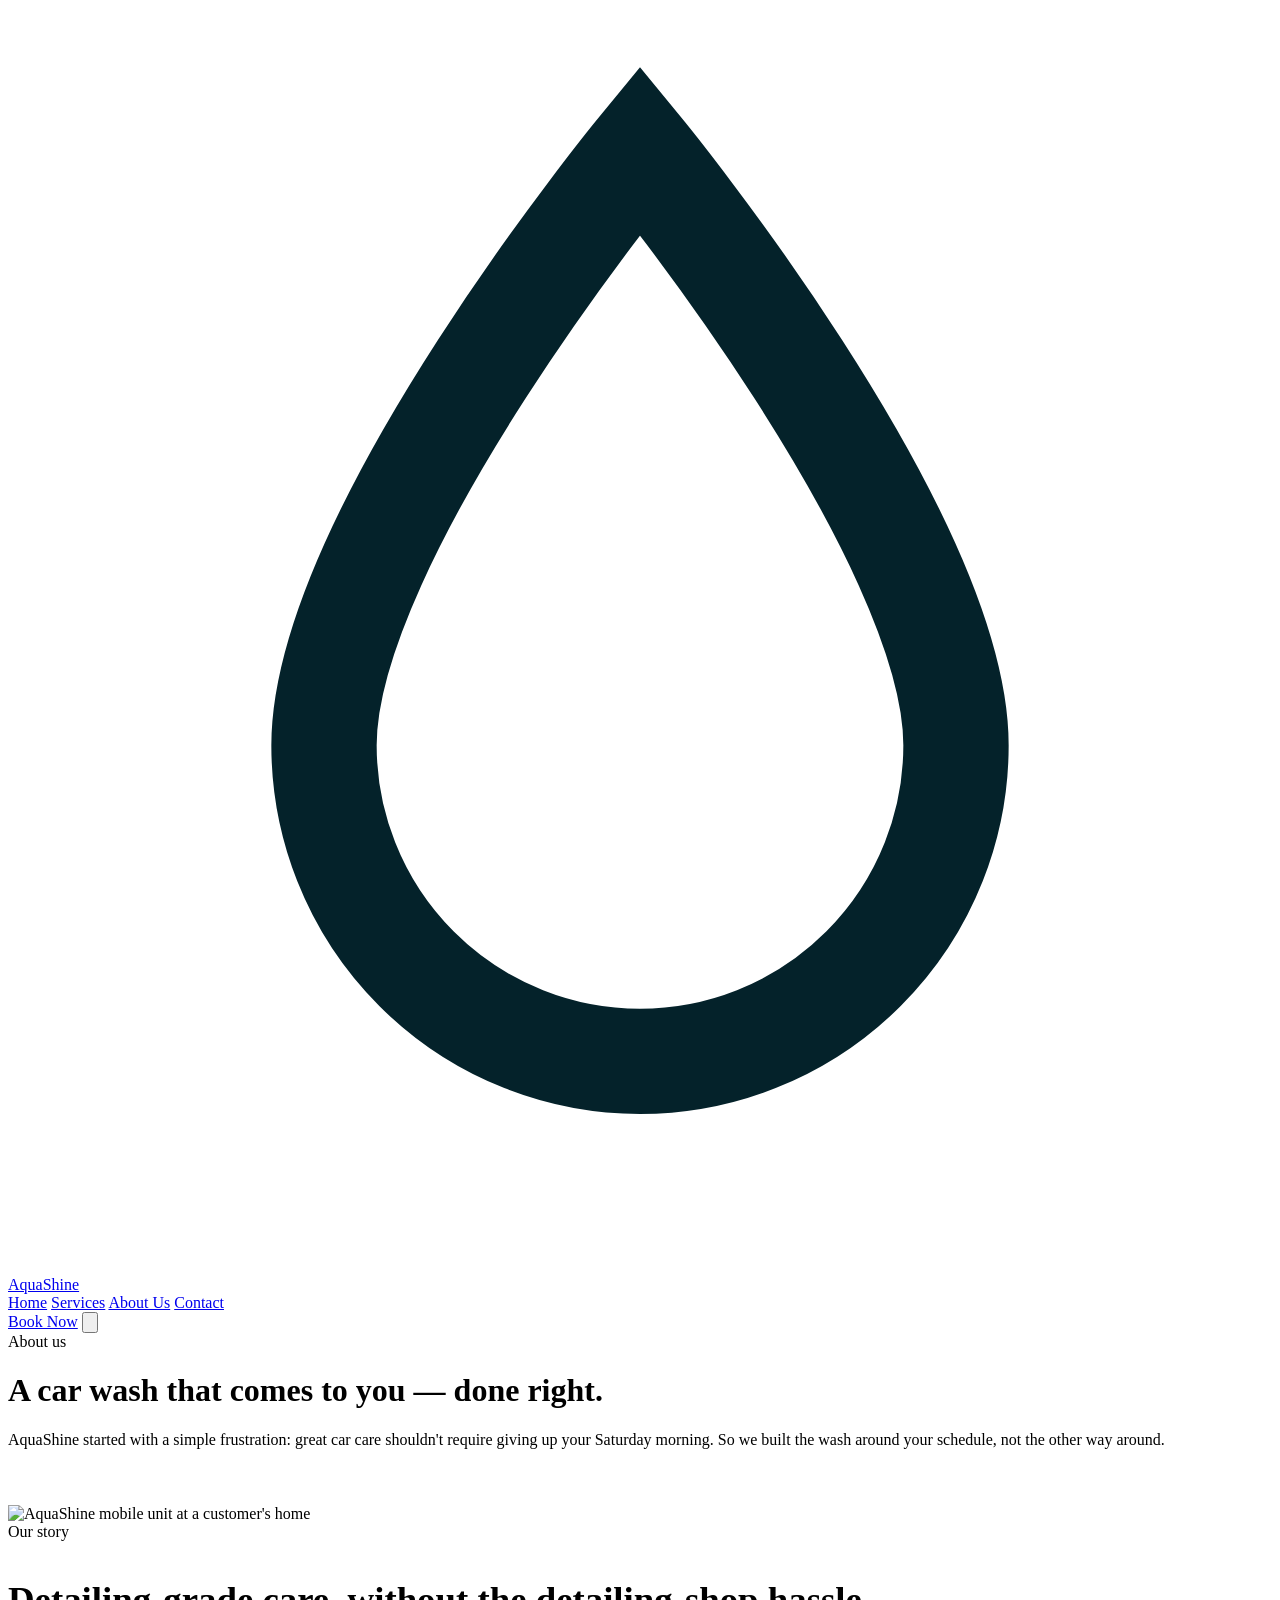
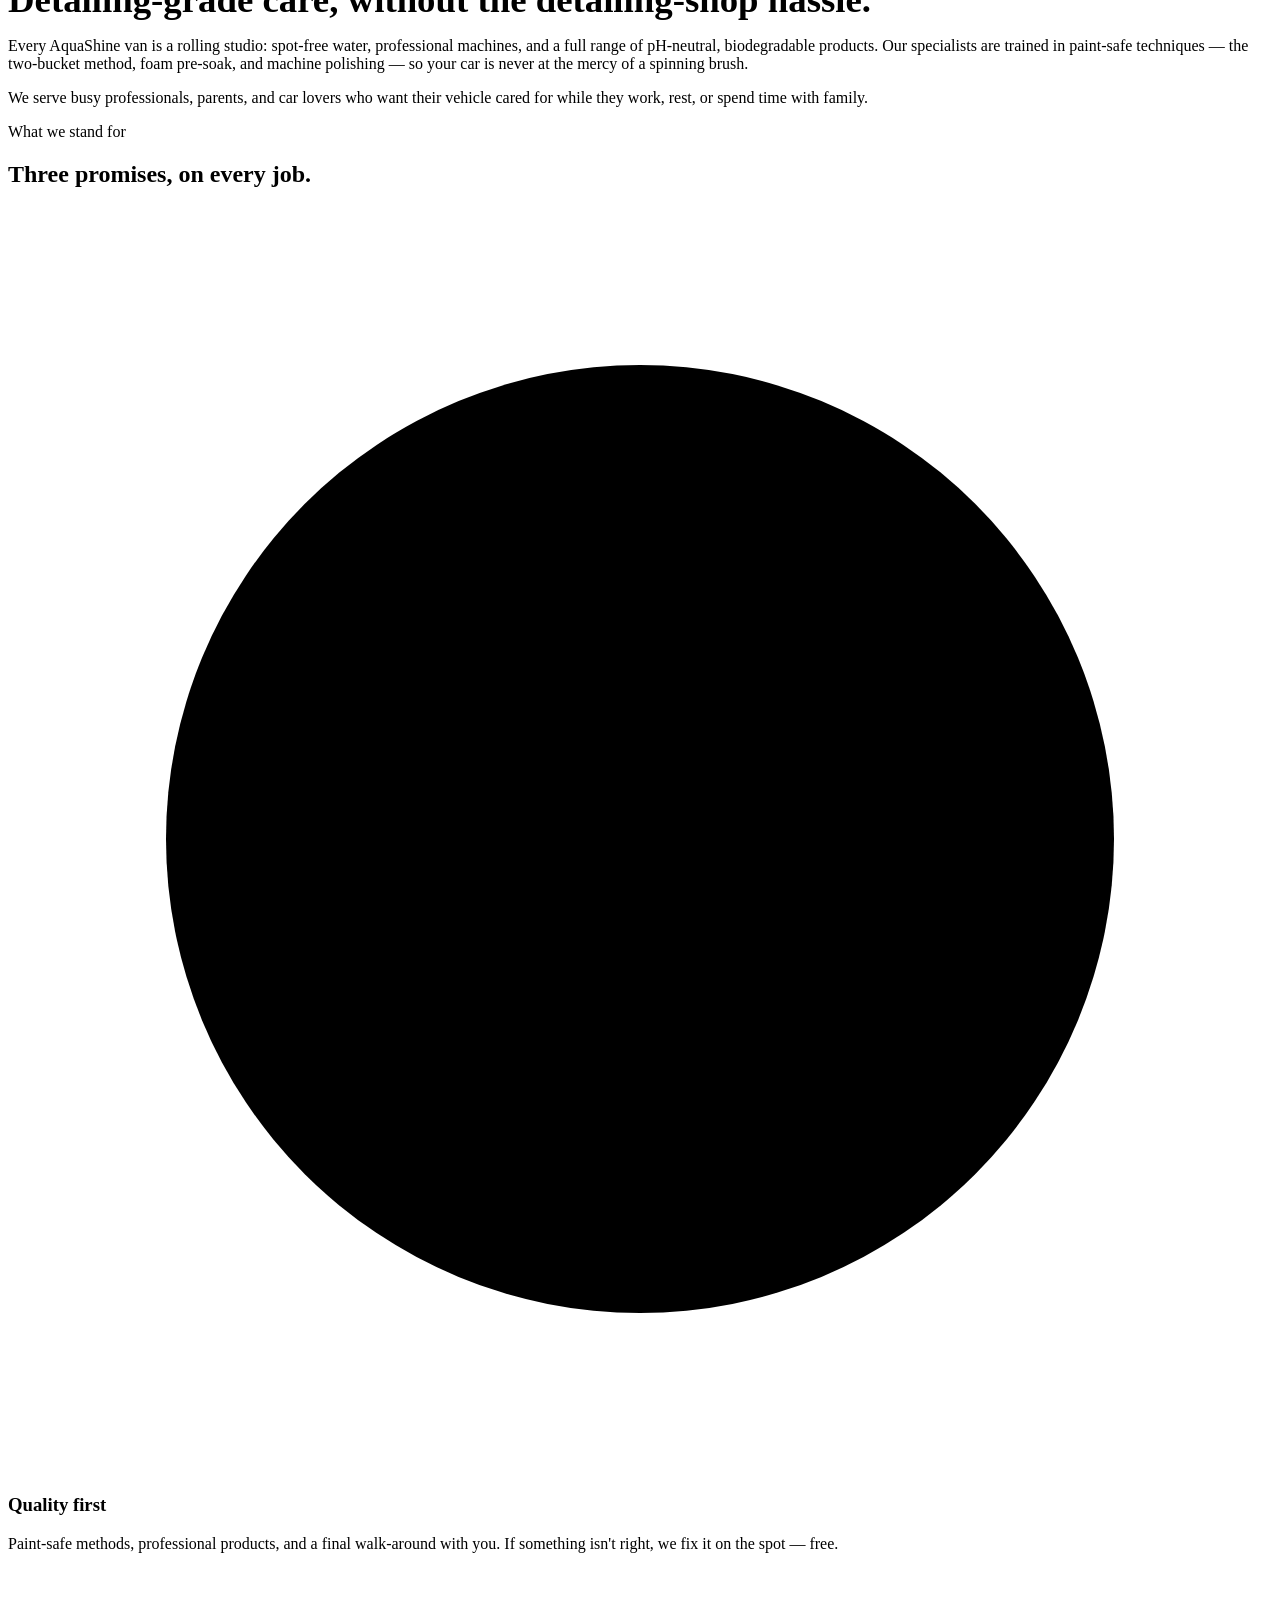
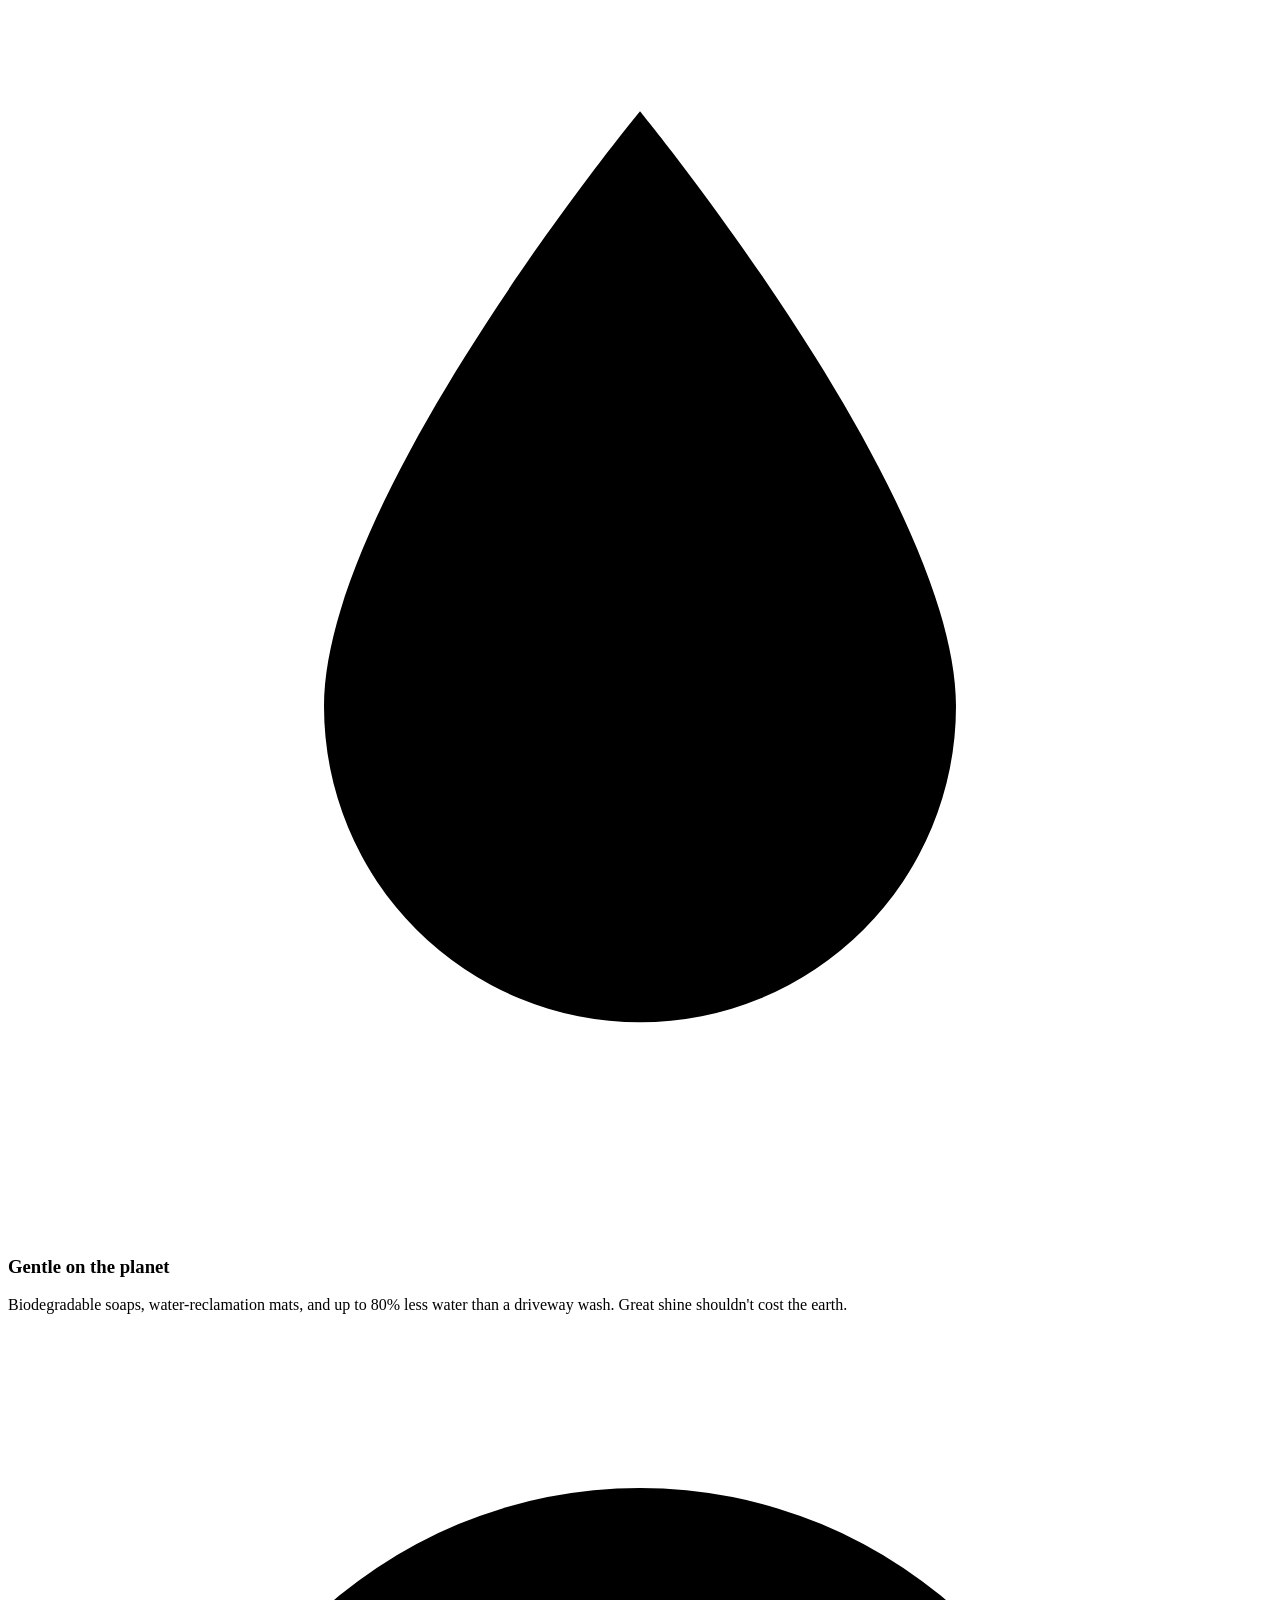
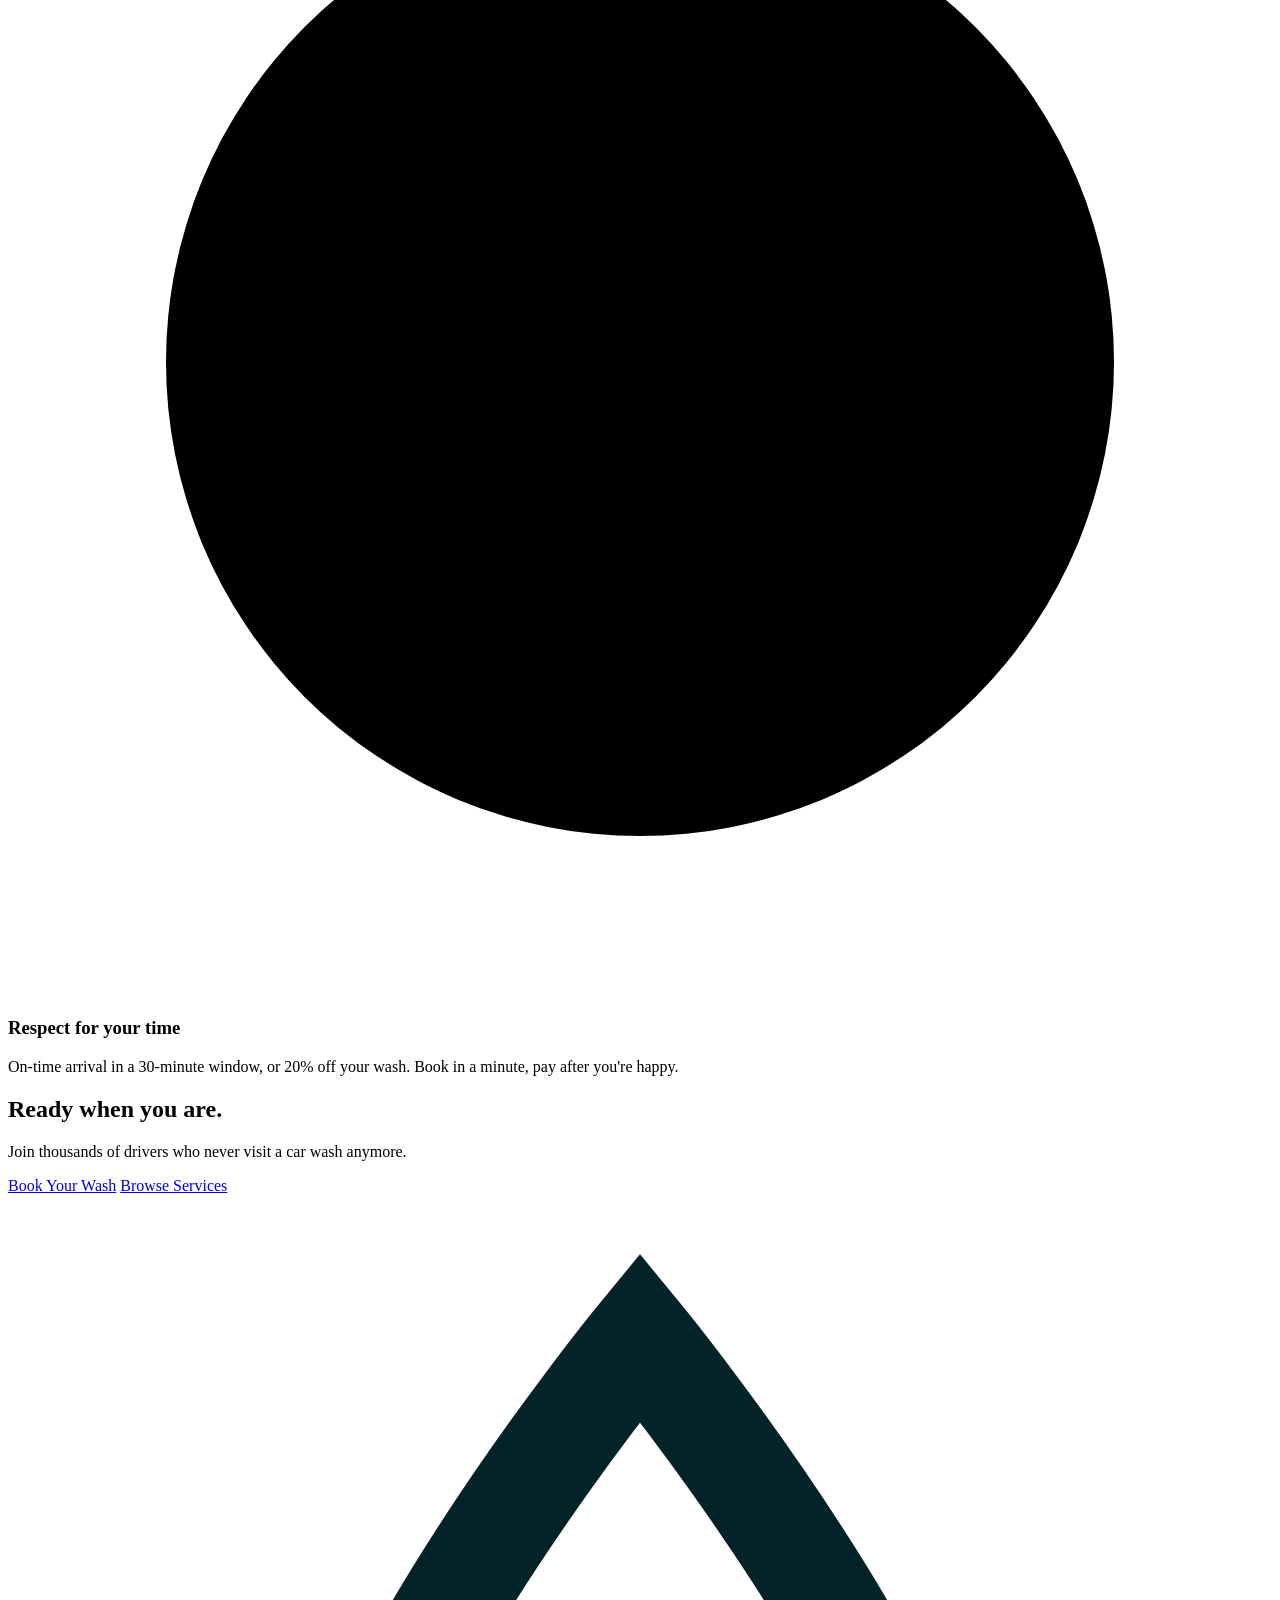
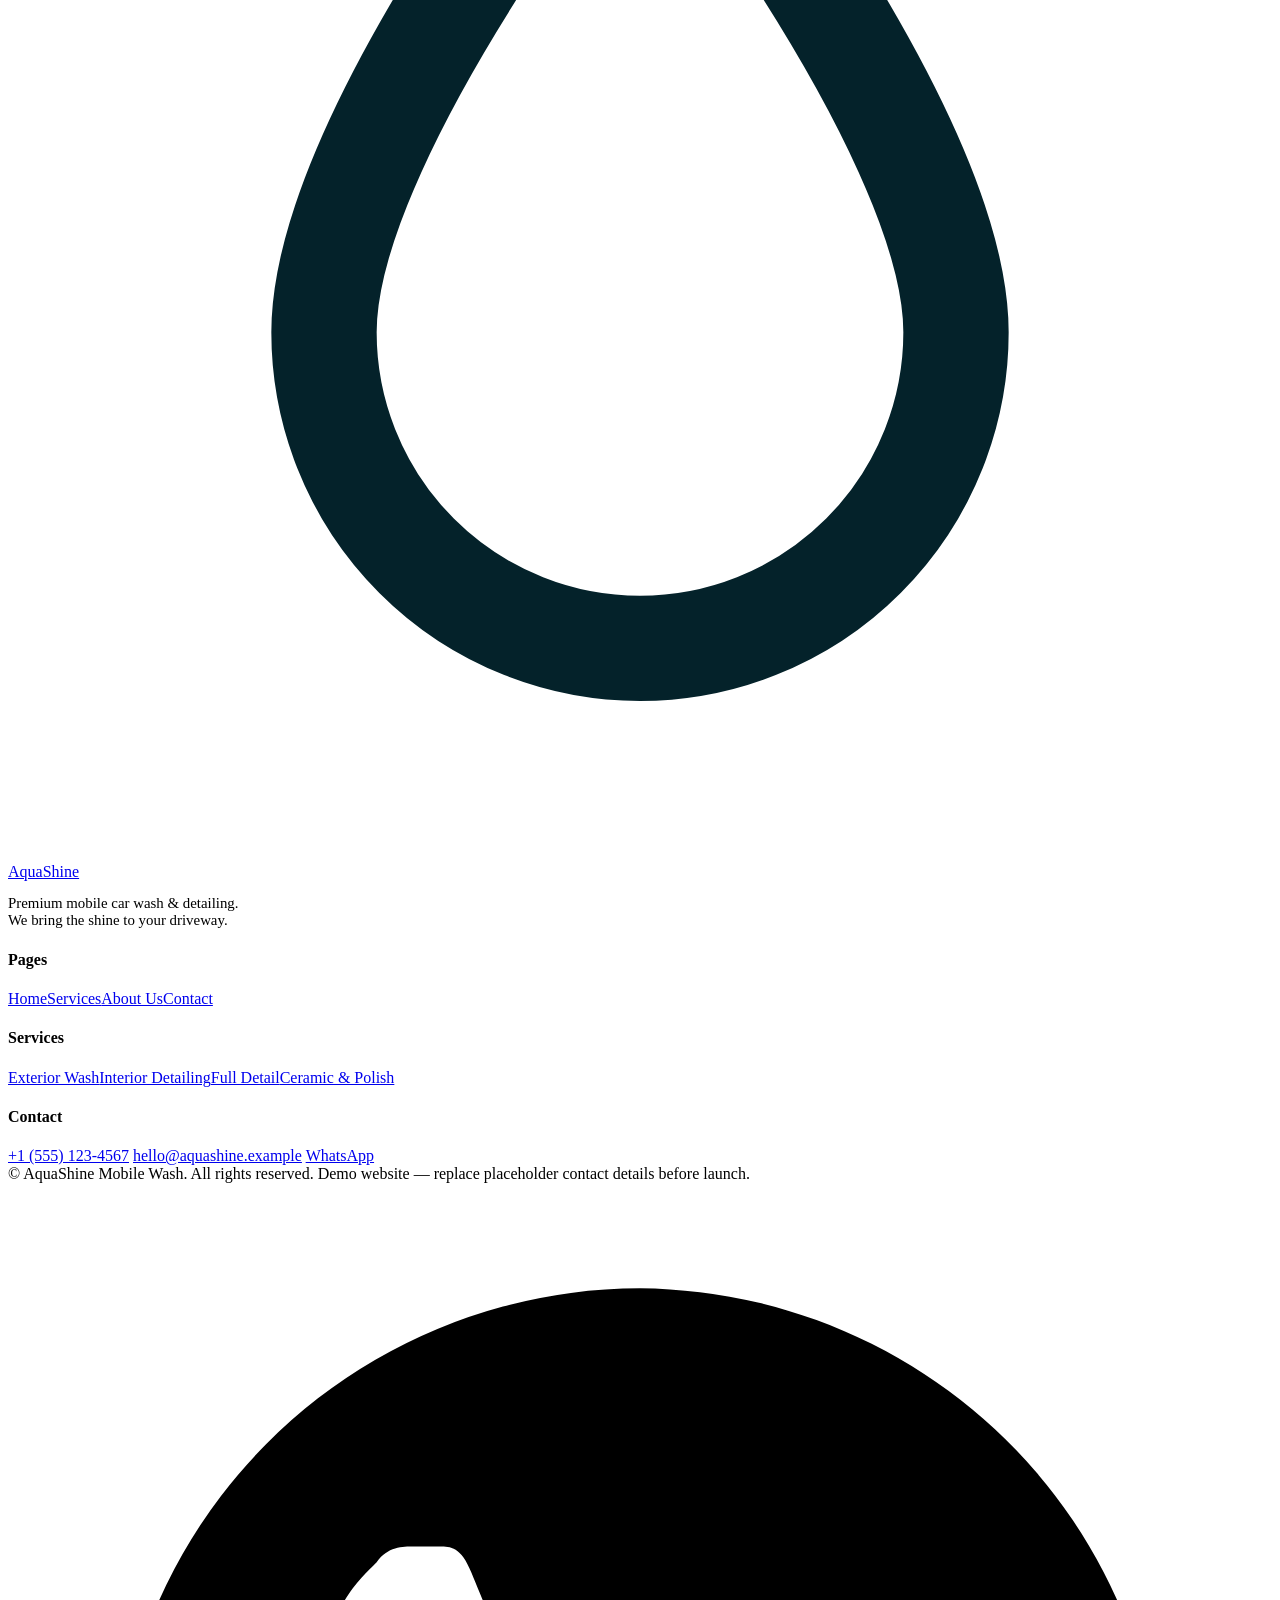
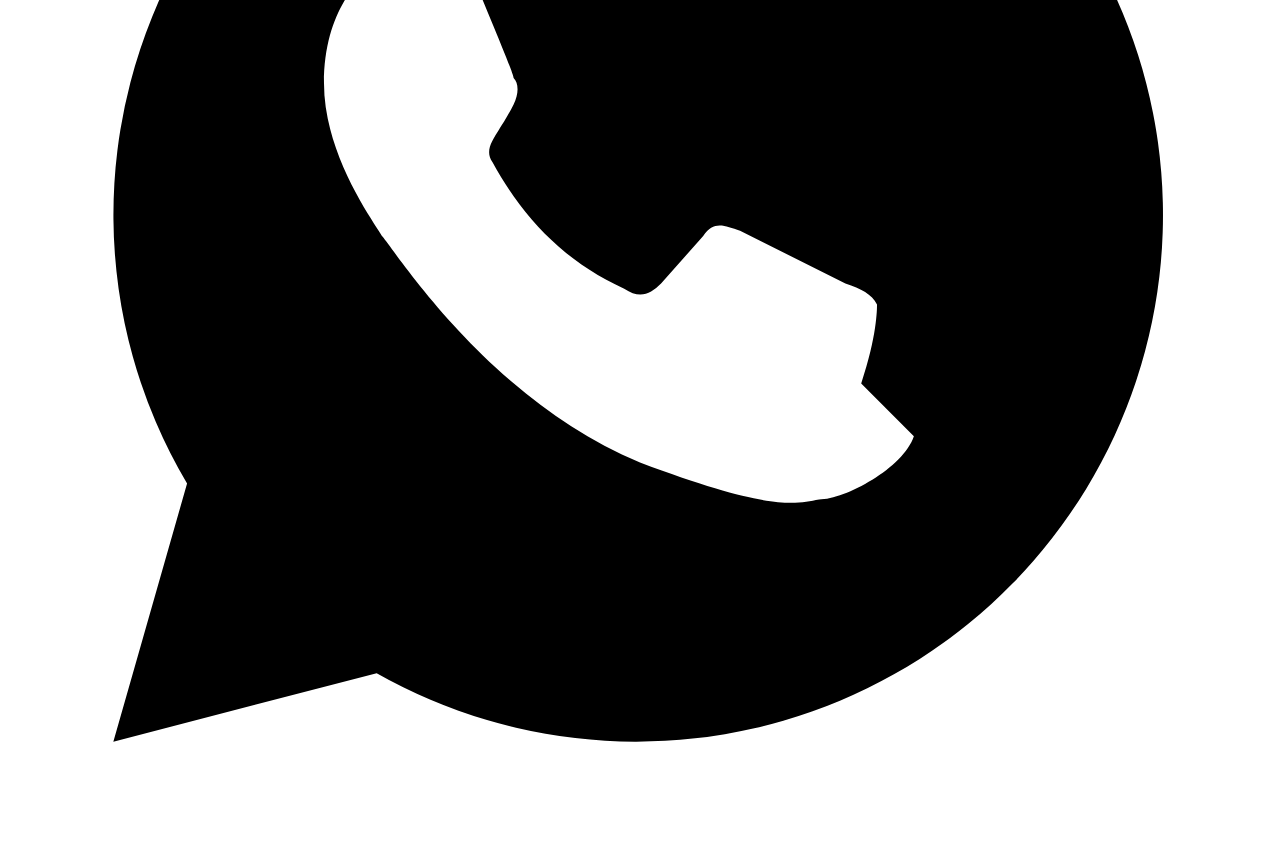
==== about.html @ babd6c21 "Add about.html" ====
<!DOCTYPE html>
<html lang="en">
<head>
<meta charset="UTF-8">
<meta name="viewport" content="width=device-width, initial-scale=1.0">
<title>About Us — AquaShine Mobile Car Wash</title>
<meta name="description" content="AquaShine is a premium mobile car wash: trained specialists, eco-friendly products, and showroom results at your driveway.">
<link rel="preconnect" href="https://fonts.googleapis.com">
<link rel="preconnect" href="https://fonts.gstatic.com" crossorigin>
<link href="https://fonts.googleapis.com/css2?family=Inter:wght@400;500;600;700&family=Space+Grotesk:wght@500;600;700&display=swap" rel="stylesheet">
<link rel="stylesheet" href="styles.css">
</head>
<body>

<nav class="nav">
  <div class="nav-in">
    <a class="logo" href="index.html"><i><svg viewBox="0 0 24 24" fill="none" stroke="#04222a" stroke-width="2"><path d="M12 2.7S6 10 6 14a6 6 0 0 0 12 0c0-4-6-11.3-6-11.3z"/></svg></i>AquaShine</a>
    <div class="nav-links">
      <a href="index.html">Home</a>
      <a href="services.html">Services</a>
      <a href="about.html" class="on">About Us</a>
      <a href="contact.html">Contact</a>
    </div>
    <a class="btn nav-cta" href="contact.html">Book Now</a>
    <button class="burger" aria-label="Menu"><svg viewBox="0 0 24 24" fill="none" stroke-width="2"><path d="M4 7h16M4 12h16M4 17h16"/></svg></button>
  </div>
</nav>

<header class="page-hero">
  <div class="wrap">
    <span class="kicker rv">About us</span>
    <h1 class="rv">A car wash that comes to you — done right.</h1>
    <p class="rv">AquaShine started with a simple frustration: great car care shouldn't require giving up your Saturday morning. So we built the wash around your schedule, not the other way around.</p>
  </div>
</header>

<section class="sec" style="padding-top:40px">
  <div class="wrap">
    <div class="about-grid rv">
      <div class="pic"><img src="assets/media-generation-mobile-van-0-2faf14f5-e1cc-4851-8d14-c669e1fb9e48.webp" alt="AquaShine mobile unit at a customer's home"></div>
      <div>
        <span class="kicker">Our story</span>
        <h3 style="font-size:clamp(1.6rem,3vw,2.3rem);margin-bottom:16px">Detailing-grade care, without the detailing-shop hassle.</h3>
        <p style="color:var(--muted);margin-bottom:16px">Every AquaShine van is a rolling studio: spot-free water, professional machines, and a full range of pH-neutral, biodegradable products. Our specialists are trained in paint-safe techniques — the two-bucket method, foam pre-soak, and machine polishing — so your car is never at the mercy of a spinning brush.</p>
        <p style="color:var(--muted)">We serve busy professionals, parents, and car lovers who want their vehicle cared for while they work, rest, or spend time with family.</p>
      </div>
    </div>

    <div class="sec-head rv">
      <span class="kicker">What we stand for</span>
      <h2>Three promises, on every job.</h2>
    </div>
    <div class="values">
      <div class="step rv">
        <div class="ic"><svg viewBox="0 0 24 24"><circle cx="12" cy="12" r="9"/><path d="M8.5 12.5l2.5 2.5 4.5-5.5"/></svg></div>
        <h3>Quality first</h3>
        <p>Paint-safe methods, professional products, and a final walk-around with you. If something isn't right, we fix it on the spot — free.</p>
      </div>
      <div class="step rv">
        <div class="ic"><svg viewBox="0 0 24 24"><path d="M12 2.7S6 10 6 14a6 6 0 0 0 12 0c0-4-6-11.3-6-11.3z"/><path d="M9.5 14a2.5 2.5 0 0 0 2.5 2.5"/></svg></div>
        <h3>Gentle on the planet</h3>
        <p>Biodegradable soaps, water-reclamation mats, and up to 80% less water than a driveway wash. Great shine shouldn't cost the earth.</p>
      </div>
      <div class="step rv">
        <div class="ic"><svg viewBox="0 0 24 24"><circle cx="12" cy="12" r="9"/><path d="M12 7v5l3 3"/></svg></div>
        <h3>Respect for your time</h3>
        <p>On-time arrival in a 30-minute window, or 20% off your wash. Book in a minute, pay after you're happy.</p>
      </div>
    </div>
  </div>
</section>

<section class="sec band">
  <div class="wrap rv">
    <h2>Ready when you are.</h2>
    <p>Join thousands of drivers who never visit a car wash anymore.</p>
    <div class="row">
      <a class="btn" href="contact.html">Book Your Wash</a>
      <a class="btn ghost" href="services.html">Browse Services</a>
    </div>
  </div>
</section>

<footer>
  <div class="wrap">
    <div class="f-grid">
      <div>
        <a class="logo" href="index.html" style="margin-bottom:16px"><i><svg viewBox="0 0 24 24" fill="none" stroke="#04222a" stroke-width="2"><path d="M12 2.7S6 10 6 14a6 6 0 0 0 12 0c0-4-6-11.3-6-11.3z"/></svg></i>AquaShine</a>
        <p style="color:var(--muted);font-size:.93rem;max-width:32ch">Premium mobile car wash &amp; detailing. We bring the shine to your driveway.</p>
      </div>
      <div>
        <h4>Pages</h4>
        <a href="index.html">Home</a><a href="services.html">Services</a><a href="about.html">About Us</a><a href="contact.html">Contact</a>
      </div>
      <div>
        <h4>Services</h4>
        <a href="services.html">Exterior Wash</a><a href="services.html">Interior Detailing</a><a href="services.html">Full Detail</a><a href="services.html">Ceramic &amp; Polish</a>
      </div>
      <div>
        <h4>Contact</h4>
        <a href="tel:+15551234567">+1 (555) 123-4567</a>
        <a href="mailto:hello@aquashine.example">hello@aquashine.example</a>
        <a href="https://wa.me/15551234567" target="_blank" rel="noopener">WhatsApp</a>
      </div>
    </div>
    <div class="f-bottom">
      <span>© <span id="yr"></span> AquaShine Mobile Wash. All rights reserved.</span>
      <span>Demo website — replace placeholder contact details before launch.</span>
    </div>
  </div>
</footer>

<a class="wa-float" href="https://wa.me/15551234567?text=Hi%20AquaShine!%20I%20would%20like%20to%20book%20a%20wash." target="_blank" rel="noopener" aria-label="Chat on WhatsApp">
  <svg viewBox="0 0 24 24"><path d="M12 2a10 10 0 0 0-8.6 15.1L2 22l5-1.3A10 10 0 1 0 12 2zm5.2 14.2c-.2.6-1.3 1.2-1.8 1.2-.5.1-1 .2-3.4-.7-2.9-1.2-4.7-4.1-4.9-4.3-.1-.2-1.1-1.5-1.1-2.9s.7-2 1-2.3c.2-.3.5-.3.7-.3h.5c.2 0 .4 0 .6.5s.8 1.9.8 2c.1.1.1.3 0 .5-.3.6-.6.8-.4 1.1.6 1.1 1.4 1.9 2.5 2.4.3.2.5.1.7-.1l.8-.9c.2-.3.4-.2.7-.1l2 1c.3.1.5.2.6.4 0 .1 0 .6-.3 1.5z"/></svg>
</a>

<script src="script.js"></script>
</body>
</html>
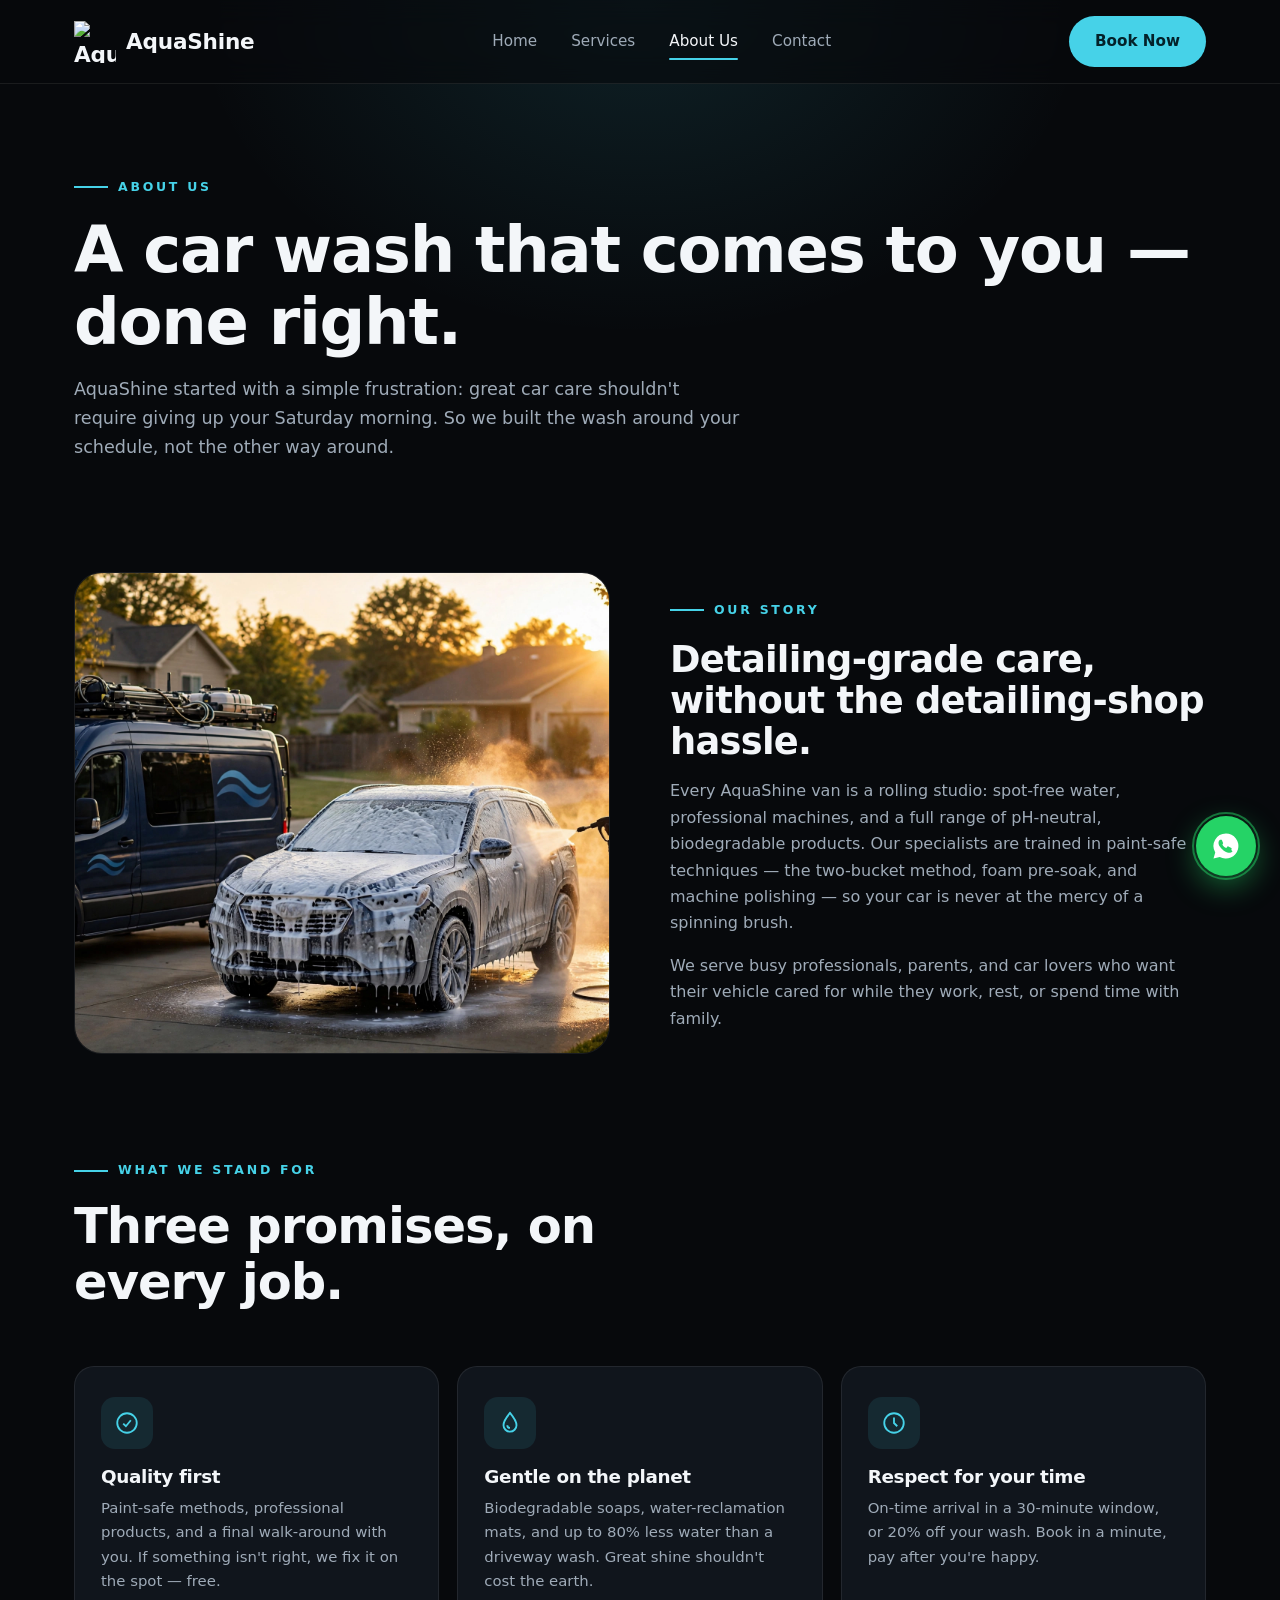
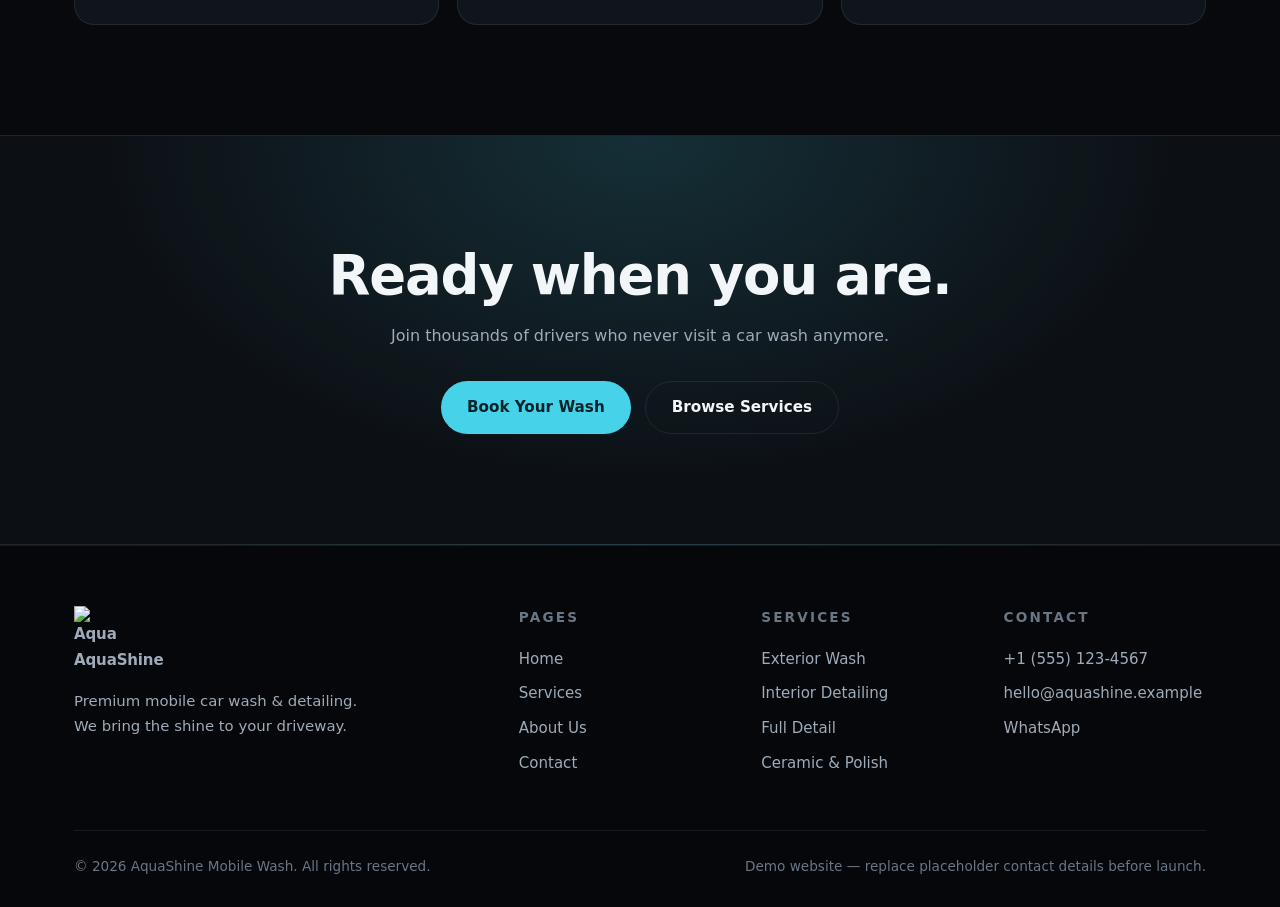
==== commit 15d222a0: "Add logo + directional scroll reveals (about.html)" ====
--- a/about.html
+++ b/about.html
@@ -8,13 +8,14 @@
 <link rel="preconnect" href="https://fonts.googleapis.com">
 <link rel="preconnect" href="https://fonts.gstatic.com" crossorigin>
 <link href="https://fonts.googleapis.com/css2?family=Inter:wght@400;500;600;700&family=Space+Grotesk:wght@500;600;700&display=swap" rel="stylesheet">
+<link rel="icon" type="image/png" href="assets/logo.png">
 <link rel="stylesheet" href="styles.css">
 </head>
 <body>
 
 <nav class="nav">
   <div class="nav-in">
-    <a class="logo" href="index.html"><i><svg viewBox="0 0 24 24" fill="none" stroke="#04222a" stroke-width="2"><path d="M12 2.7S6 10 6 14a6 6 0 0 0 12 0c0-4-6-11.3-6-11.3z"/></svg></i>AquaShine</a>
+    <a class="logo" href="index.html"><img src="assets/logo.png" alt="AquaShine logo" width="42" height="42">AquaShine</a>
     <div class="nav-links">
       <a href="index.html">Home</a>
       <a href="services.html">Services</a>
@@ -85,7 +86,7 @@
   <div class="wrap">
     <div class="f-grid">
       <div>
-        <a class="logo" href="index.html" style="margin-bottom:16px"><i><svg viewBox="0 0 24 24" fill="none" stroke="#04222a" stroke-width="2"><path d="M12 2.7S6 10 6 14a6 6 0 0 0 12 0c0-4-6-11.3-6-11.3z"/></svg></i>AquaShine</a>
+        <a class="logo" href="index.html" style="margin-bottom:16px"><img src="assets/logo.png" alt="AquaShine logo" width="42" height="42">AquaShine</a>
         <p style="color:var(--muted);font-size:.93rem;max-width:32ch">Premium mobile car wash &amp; detailing. We bring the shine to your driveway.</p>
       </div>
       <div>
--- a/styles.css
+++ b/styles.css
@@ -0,0 +1,208 @@
+/* AquaShine — Mobile Car Wash | dark premium editorial */
+:root{
+  --bg:#07090c; --bg2:#0c1015; --card:#10151c; --card2:#141b24;
+  --line:rgba(255,255,255,.08);
+  --text:#f3f6f9; --muted:#9fabb8; --faint:#6b7684;
+  --aqua:#46d2e8; --aqua-deep:#1d9db5; --aqua-glow:rgba(70,210,232,.28);
+  --gold:#e8b34b;
+  --r:20px;
+  --font-d:'Space Grotesk',system-ui,sans-serif;
+  --font-b:'Inter',system-ui,sans-serif;
+  --max:1180px;
+}
+*{margin:0;padding:0;box-sizing:border-box}
+html{scroll-behavior:smooth}
+body{background:var(--bg);color:var(--text);font-family:var(--font-b);line-height:1.65;overflow-x:hidden}
+img{max-width:100%;display:block}
+a{color:inherit;text-decoration:none}
+.wrap{max-width:var(--max);margin:0 auto;padding:0 24px}
+h1,h2,h3{font-family:var(--font-d);line-height:1.12;letter-spacing:-.02em}
+.kicker{display:inline-flex;align-items:center;gap:10px;font-size:.78rem;letter-spacing:.22em;text-transform:uppercase;color:var(--aqua);font-weight:600;margin-bottom:18px}
+.kicker::before{content:"";width:34px;height:2px;background:var(--aqua);display:inline-block}
+.sec{padding:110px 0}
+.sec-head{max-width:640px;margin-bottom:56px}
+.sec-head h2{font-size:clamp(2rem,4.4vw,3.1rem);margin-bottom:14px}
+.sec-head p{color:var(--muted);font-size:1.06rem}
+
+/* ---------- nav ---------- */
+.nav{position:fixed;inset:0 0 auto 0;z-index:100;backdrop-filter:blur(14px);background:rgba(7,9,12,.62);border-bottom:1px solid var(--line)}
+.nav-in{max-width:var(--max);margin:0 auto;padding:16px 24px;display:flex;align-items:center;justify-content:space-between}
+.logo{font-family:var(--font-d);font-weight:700;font-size:1.35rem;letter-spacing:-.01em;display:flex;align-items:center;gap:10px}
+.logo i{width:34px;height:34px;border-radius:10px;background:linear-gradient(135deg,var(--aqua),var(--aqua-deep));display:grid;place-items:center}
+.logo i svg{width:20px;height:20px}
+.nav-links{display:flex;gap:34px;font-size:.95rem;color:var(--muted)}
+.nav-links a{position:relative;transition:color .25s}
+.nav-links a:hover,.nav-links a.on{color:var(--text)}
+.nav-links a.on::after{content:"";position:absolute;left:0;right:0;bottom:-6px;height:2px;background:var(--aqua);border-radius:2px}
+.btn{display:inline-flex;align-items:center;gap:10px;background:var(--aqua);color:#04222a;font-weight:700;font-size:.95rem;padding:13px 26px;border-radius:100px;border:0;cursor:pointer;transition:transform .25s,box-shadow .25s}
+.btn:hover{transform:translateY(-2px);box-shadow:0 12px 32px var(--aqua-glow)}
+.btn.ghost{background:transparent;color:var(--text);border:1px solid var(--line)}
+.btn.ghost:hover{box-shadow:none;border-color:var(--aqua)}
+.btn.wa{background:#25d366;color:#04240f}
+.burger{display:none;background:none;border:0;cursor:pointer}
+.burger svg{width:28px;height:28px;stroke:var(--text)}
+
+/* ---------- hero ---------- */
+.hero{position:relative;min-height:100svh;display:flex;align-items:flex-end;overflow:hidden}
+.hero video{position:absolute;inset:0;width:100%;height:100%;object-fit:cover}
+.hero::after{content:"";position:absolute;inset:0;background:linear-gradient(180deg,rgba(7,9,12,.55) 0%,rgba(7,9,12,.25) 40%,rgba(7,9,12,.92) 100%)}
+.hero-in{position:relative;z-index:2;width:100%;max-width:var(--max);margin:0 auto;padding:150px 24px 90px}
+.hero h1{font-size:clamp(2.7rem,7vw,5.2rem);max-width:14ch;margin-bottom:20px}
+.hero h1 em{font-style:normal;color:var(--aqua)}
+.hero p.lead{font-size:1.15rem;color:#cfd8e1;max-width:52ch;margin-bottom:34px}
+.hero-cta{display:flex;gap:14px;flex-wrap:wrap;margin-bottom:56px}
+.hero-stats{display:flex;gap:44px;flex-wrap:wrap;border-top:1px solid var(--line);padding-top:28px}
+.hero-stats div b{font-family:var(--font-d);font-size:1.7rem;display:block}
+.hero-stats div span{color:var(--muted);font-size:.88rem}
+
+/* ---------- trust strip ---------- */
+.trust{border-block:1px solid var(--line);background:var(--bg2)}
+.trust-in{max-width:var(--max);margin:0 auto;padding:26px 24px;display:flex;gap:36px;flex-wrap:wrap;align-items:center;justify-content:space-between;color:var(--muted);font-size:.95rem}
+.trust-in span{display:inline-flex;align-items:center;gap:10px}
+.trust-in svg{width:20px;height:20px;stroke:var(--aqua);fill:none;stroke-width:1.8}
+
+/* ---------- steps ---------- */
+.steps{display:grid;grid-template-columns:repeat(4,1fr);gap:18px}
+.step{background:var(--card);border:1px solid var(--line);border-radius:var(--r);padding:30px 26px;position:relative;transition:transform .3s,border-color .3s}
+.step:hover{transform:translateY(-6px);border-color:rgba(70,210,232,.4)}
+.step .n{font-family:var(--font-d);font-size:.8rem;color:var(--aqua);letter-spacing:.2em;margin-bottom:16px;display:block}
+.step .ic{width:52px;height:52px;border-radius:14px;background:rgba(70,210,232,.1);display:grid;place-items:center;margin-bottom:18px}
+.step .ic svg{width:26px;height:26px;stroke:var(--aqua);fill:none;stroke-width:1.7}
+.step h3{font-size:1.15rem;margin-bottom:8px}
+.step p{color:var(--muted);font-size:.93rem}
+
+/* ---------- packages ---------- */
+.pkgs{display:grid;grid-template-columns:repeat(3,1fr);gap:20px;align-items:stretch}
+.pkg{background:var(--card);border:1px solid var(--line);border-radius:26px;padding:38px 32px;display:flex;flex-direction:column;position:relative;transition:transform .3s,box-shadow .3s}
+.pkg:hover{transform:translateY(-6px)}
+.pkg.hot{background:linear-gradient(180deg,#12202a,#0e141b);border:1px solid rgba(70,210,232,.55);box-shadow:0 24px 70px -20px var(--aqua-glow)}
+.pkg .tag{position:absolute;top:-14px;left:50%;transform:translateX(-50%);background:var(--aqua);color:#04222a;font-size:.72rem;font-weight:800;letter-spacing:.14em;padding:6px 16px;border-radius:100px;text-transform:uppercase;white-space:nowrap}
+.pkg h3{font-size:1.4rem;margin-bottom:6px}
+.pkg .dur{color:var(--faint);font-size:.88rem;margin-bottom:18px}
+.pkg .price{font-family:var(--font-d);font-size:2.9rem;margin-bottom:4px}
+.pkg .price small{font-size:1rem;color:var(--muted);font-family:var(--font-b)}
+.pkg ul{list-style:none;margin:24px 0 30px;display:grid;gap:12px;flex:1}
+.pkg ul li{display:flex;gap:12px;color:#cdd6df;font-size:.95rem;align-items:flex-start}
+.pkg ul li svg{width:18px;height:18px;stroke:var(--aqua);fill:none;stroke-width:2.4;flex-shrink:0;margin-top:4px}
+.pkg .btn{justify-content:center}
+
+/* ---------- feature rows ---------- */
+.feat{display:grid;grid-template-columns:1fr 1fr;gap:60px;align-items:center;margin-bottom:90px}
+.feat:last-child{margin-bottom:0}
+.feat.rev>div:first-child{order:2}
+.feat .pic{border-radius:28px;overflow:hidden;border:1px solid var(--line);position:relative}
+.feat .pic img{width:100%;height:420px;object-fit:cover;transition:transform .8s}
+.feat .pic:hover img{transform:scale(1.04)}
+.feat h3{font-size:clamp(1.6rem,3vw,2.3rem);margin-bottom:14px}
+.feat p{color:var(--muted);margin-bottom:22px}
+.feat .from{font-family:var(--font-d);font-size:1.3rem;color:var(--aqua);margin-bottom:20px;display:block}
+
+/* ---------- guarantee cards ---------- */
+.guar{display:grid;grid-template-columns:repeat(3,1fr);gap:18px}
+.guar .step{text-align:left}
+
+/* ---------- coverage ---------- */
+.cover{background:var(--bg2);border-block:1px solid var(--line)}
+.areas{display:flex;flex-wrap:wrap;gap:12px;margin-top:30px}
+.areas span{border:1px solid var(--line);border-radius:100px;padding:10px 20px;font-size:.92rem;color:var(--muted);transition:.25s}
+.areas span:hover{border-color:var(--aqua);color:var(--text)}
+
+/* ---------- faq ---------- */
+.faq{max-width:760px}
+.faq-item{border-bottom:1px solid var(--line)}
+.faq-q{width:100%;background:none;border:0;color:var(--text);font-family:var(--font-d);font-size:1.08rem;text-align:left;padding:24px 8px;cursor:pointer;display:flex;justify-content:space-between;align-items:center;gap:16px}
+.faq-q svg{width:20px;height:20px;stroke:var(--aqua);fill:none;stroke-width:2;flex-shrink:0;transition:transform .3s}
+.faq-item.open .faq-q svg{transform:rotate(45deg)}
+.faq-a{max-height:0;overflow:hidden;transition:max-height .4s ease;color:var(--muted);font-size:.96rem}
+.faq-a p{padding:0 8px 26px}
+
+/* ---------- cta band ---------- */
+.band{background:radial-gradient(60% 120% at 50% 0%,rgba(70,210,232,.16),transparent 70%),var(--bg2);border-block:1px solid var(--line);text-align:center}
+.band h2{font-size:clamp(2rem,5vw,3.4rem);margin-bottom:16px}
+.band p{color:var(--muted);margin-bottom:32px;max-width:56ch;margin-inline:auto}
+.band .row{display:flex;gap:14px;justify-content:center;flex-wrap:wrap}
+
+/* ---------- footer ---------- */
+footer{border-top:1px solid var(--line);padding:60px 0 30px;background:#05070a}
+.f-grid{display:grid;grid-template-columns:2fr 1fr 1fr 1fr;gap:40px;margin-bottom:44px}
+.f-grid h4{font-size:.85rem;letter-spacing:.16em;text-transform:uppercase;color:var(--faint);margin-bottom:18px;font-family:var(--font-b)}
+.f-grid a{display:block;color:var(--muted);font-size:.94rem;margin-bottom:10px;transition:color .2s}
+.f-grid a:hover{color:var(--aqua)}
+.f-bottom{border-top:1px solid var(--line);padding-top:24px;display:flex;justify-content:space-between;color:var(--faint);font-size:.85rem;flex-wrap:wrap;gap:10px}
+
+/* ---------- whatsapp float ---------- */
+.wa-float{position:fixed;right:24px;bottom:24px;z-index:120;width:60px;height:60px;border-radius:50%;background:#25d366;display:grid;place-items:center;box-shadow:0 10px 30px rgba(37,211,102,.45);transition:transform .25s}
+.wa-float:hover{transform:scale(1.1)}
+.wa-float svg{width:30px;height:30px;fill:#fff}
+.wa-float::before{content:"";position:absolute;inset:-4px;border-radius:50%;border:2px solid rgba(37,211,102,.5);animation:pulse 2s infinite}
+@keyframes pulse{0%{transform:scale(.9);opacity:1}100%{transform:scale(1.25);opacity:0}}
+
+/* ---------- page hero (inner) ---------- */
+.page-hero{padding:170px 0 70px;background:radial-gradient(50% 90% at 50% 0%,rgba(70,210,232,.12),transparent 70%)}
+.page-hero h1{font-size:clamp(2.4rem,5.5vw,4rem);margin-bottom:16px}
+.page-hero p{color:var(--muted);font-size:1.1rem;max-width:60ch}
+
+/* ---------- service menu ---------- */
+.menu-cat{margin-bottom:70px}
+.menu-cat>h3{font-size:1.7rem;margin-bottom:8px;display:flex;align-items:center;gap:14px}
+.menu-cat>h3 .ic{width:46px;height:46px;border-radius:12px;background:rgba(70,210,232,.1);display:grid;place-items:center}
+.menu-cat>h3 .ic svg{width:24px;height:24px;stroke:var(--aqua);fill:none;stroke-width:1.7}
+.menu-cat>p{color:var(--muted);margin-bottom:28px;max-width:64ch}
+.menu-grid{display:grid;grid-template-columns:repeat(3,1fr);gap:18px}
+.svc{background:var(--card);border:1px solid var(--line);border-radius:var(--r);padding:28px;transition:transform .3s,border-color .3s}
+.svc:hover{transform:translateY(-5px);border-color:rgba(70,210,232,.4)}
+.svc h4{font-family:var(--font-d);font-size:1.15rem;margin-bottom:8px}
+.svc p{color:var(--muted);font-size:.9rem;margin-bottom:18px;min-height:66px}
+.svc .pr{display:flex;justify-content:space-between;align-items:center;border-top:1px solid var(--line);padding-top:16px}
+.svc .pr b{font-family:var(--font-d);font-size:1.45rem;color:var(--aqua)}
+.svc .pr span{color:var(--faint);font-size:.82rem}
+
+/* ---------- about ---------- */
+.about-grid{display:grid;grid-template-columns:1fr 1fr;gap:60px;align-items:center;margin-bottom:100px}
+.about-grid .pic{border-radius:28px;overflow:hidden;border:1px solid var(--line)}
+.about-grid .pic img{width:100%;height:480px;object-fit:cover}
+.values{display:grid;grid-template-columns:repeat(3,1fr);gap:18px}
+
+/* ---------- contact ---------- */
+.contact-grid{display:grid;grid-template-columns:1.15fr .85fr;gap:50px;align-items:start}
+.form{background:var(--card);border:1px solid var(--line);border-radius:26px;padding:40px}
+.f-row{display:grid;grid-template-columns:1fr 1fr;gap:16px}
+.f-group{margin-bottom:18px}
+.f-group label{display:block;font-size:.85rem;color:var(--muted);margin-bottom:8px;letter-spacing:.04em}
+.f-group input,.f-group select,.f-group textarea{width:100%;background:var(--bg2);border:1px solid var(--line);border-radius:12px;color:var(--text);padding:13px 16px;font-family:var(--font-b);font-size:.95rem;transition:border-color .2s}
+.f-group input:focus,.f-group select:focus,.f-group textarea:focus{outline:none;border-color:var(--aqua)}
+.f-group textarea{min-height:120px;resize:vertical}
+.info-card{background:var(--card);border:1px solid var(--line);border-radius:var(--r);padding:30px;margin-bottom:18px}
+.info-card h3{font-size:1.2rem;margin-bottom:14px}
+.info-card p{color:var(--muted);font-size:.95rem;margin-bottom:8px}
+.info-card a.tel{font-family:var(--font-d);font-size:1.35rem;color:var(--aqua)}
+
+/* ---------- reveal ---------- */
+.rv{opacity:0;transform:translateY(28px);transition:opacity .7s ease,transform .7s ease}
+.rv.in{opacity:1;transform:none}
+@media(prefers-reduced-motion:reduce){.rv{opacity:1;transform:none}.hero video{animation:none}}
+
+/* ---------- responsive ---------- */
+@media(max-width:960px){
+  .steps{grid-template-columns:1fr 1fr}
+  .pkgs{grid-template-columns:1fr;max-width:520px;margin:0 auto}
+  .feat{grid-template-columns:1fr;gap:34px}
+  .feat.rev>div:first-child{order:0}
+  .guar{grid-template-columns:1fr}
+  .menu-grid{grid-template-columns:1fr 1fr}
+  .about-grid{grid-template-columns:1fr}
+  .values{grid-template-columns:1fr}
+  .contact-grid{grid-template-columns:1fr}
+  .f-grid{grid-template-columns:1fr 1fr}
+}
+@media(max-width:640px){
+  .nav-links{display:none;position:absolute;top:100%;left:0;right:0;background:rgba(7,9,12,.97);flex-direction:column;padding:20px 24px;gap:18px;border-bottom:1px solid var(--line)}
+  .nav-links.open{display:flex}
+  .burger{display:block}
+  .nav-cta{display:none}
+  .steps{grid-template-columns:1fr}
+  .menu-grid{grid-template-columns:1fr}
+  .f-row{grid-template-columns:1fr}
+  .sec{padding:76px 0}
+  .hero-stats{gap:26px}
+}
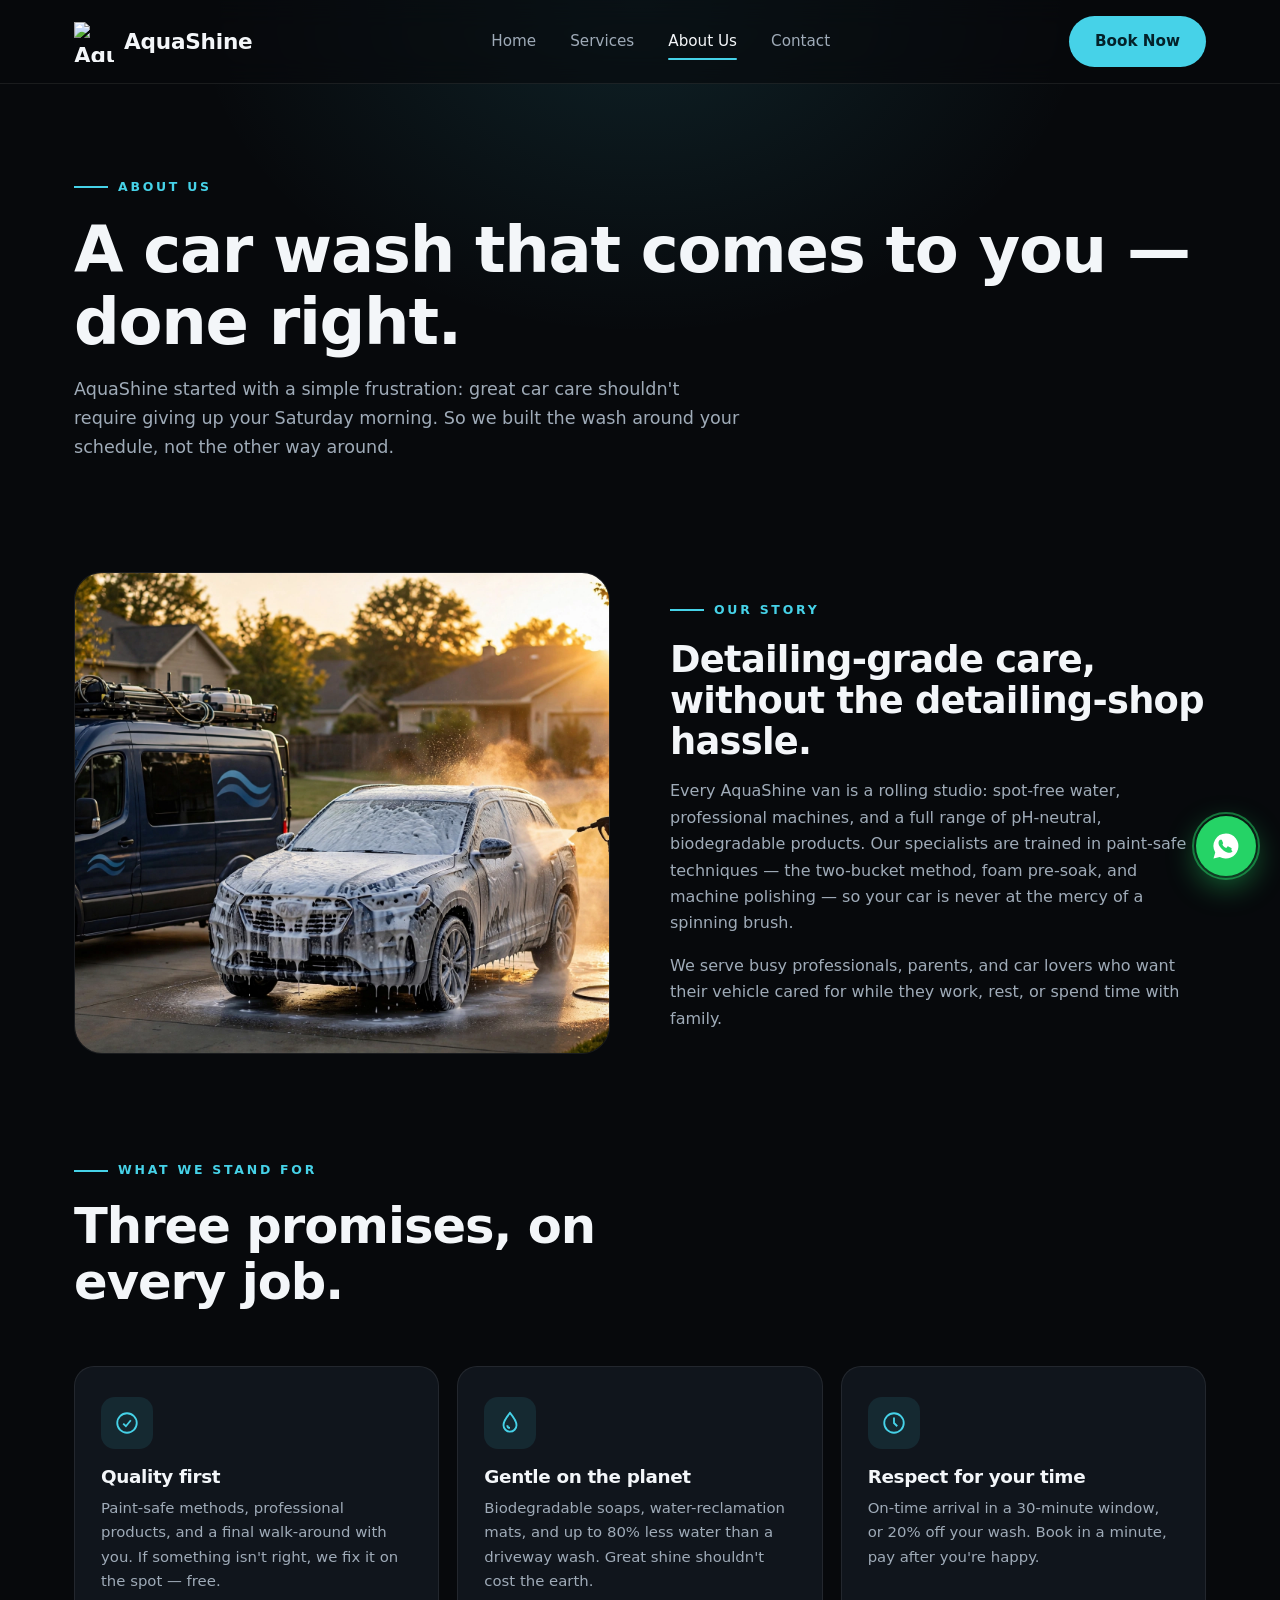
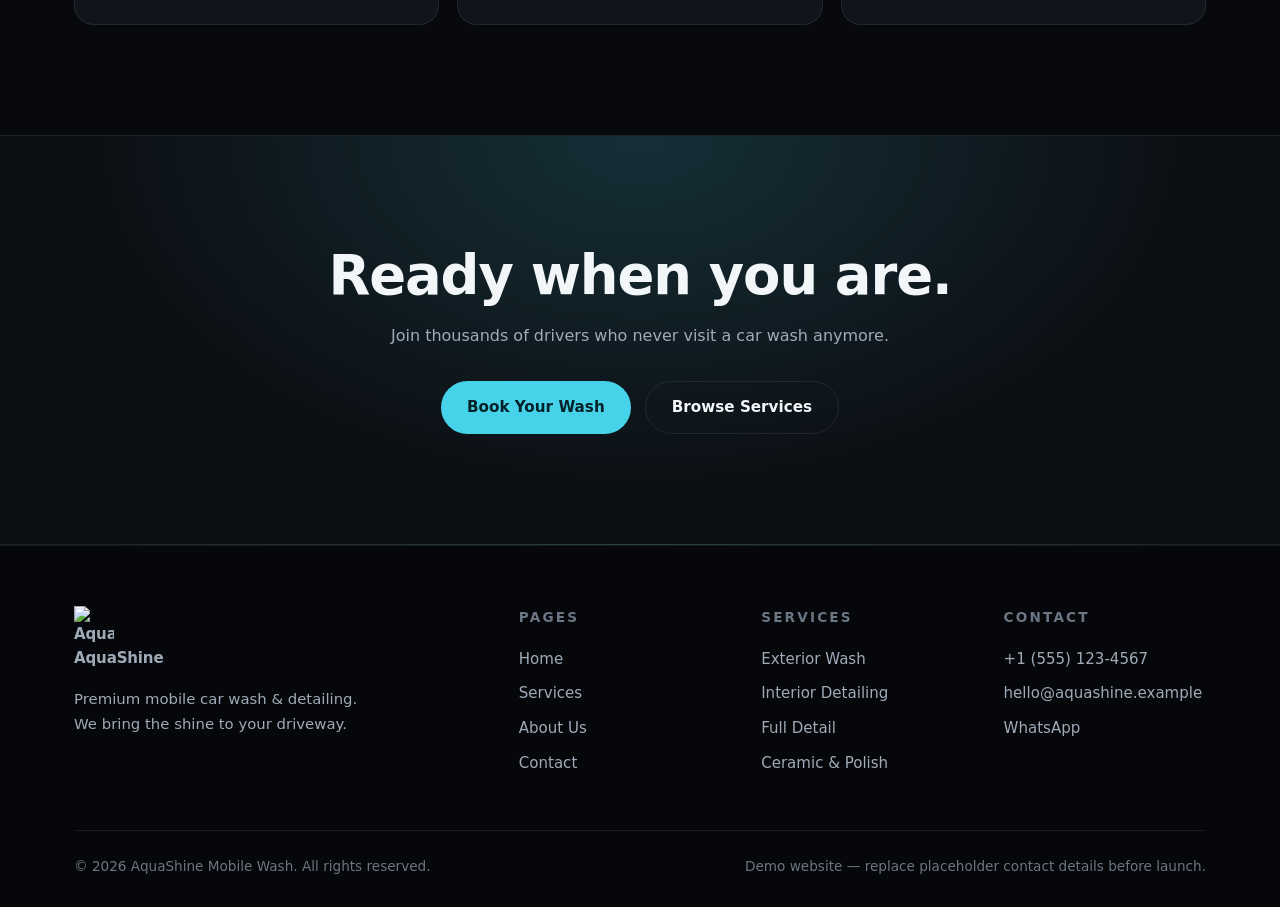
==== commit 328bac47: "Point logo to new transparent aqua monogram (about.html)" ====
--- a/about.html
+++ b/about.html
@@ -8,14 +8,14 @@
 <link rel="preconnect" href="https://fonts.googleapis.com">
 <link rel="preconnect" href="https://fonts.gstatic.com" crossorigin>
 <link href="https://fonts.googleapis.com/css2?family=Inter:wght@400;500;600;700&family=Space+Grotesk:wght@500;600;700&display=swap" rel="stylesheet">
-<link rel="icon" type="image/png" href="assets/logo.png">
+<link rel="icon" type="image/png" href="assets/logo-as.png">
 <link rel="stylesheet" href="styles.css">
 </head>
 <body>
 
 <nav class="nav">
   <div class="nav-in">
-    <a class="logo" href="index.html"><img src="assets/logo.png" alt="AquaShine logo" width="42" height="42">AquaShine</a>
+    <a class="logo" href="index.html"><img src="assets/logo-as.png" alt="AquaShine logo" width="42" height="42">AquaShine</a>
     <div class="nav-links">
       <a href="index.html">Home</a>
       <a href="services.html">Services</a>
@@ -86,7 +86,7 @@
   <div class="wrap">
     <div class="f-grid">
       <div>
-        <a class="logo" href="index.html" style="margin-bottom:16px"><img src="assets/logo.png" alt="AquaShine logo" width="42" height="42">AquaShine</a>
+        <a class="logo" href="index.html" style="margin-bottom:16px"><img src="assets/logo-as.png" alt="AquaShine logo" width="42" height="42">AquaShine</a>
         <p style="color:var(--muted);font-size:.93rem;max-width:32ch">Premium mobile car wash &amp; detailing. We bring the shine to your driveway.</p>
       </div>
       <div>
--- a/styles.css
+++ b/styles.css
@@ -206,3 +206,12 @@
   .sec{padding:76px 0}
   .hero-stats{gap:26px}
 }
+
+/* ---------- logo image ---------- */
+.logo img{height:40px;width:auto;flex:none;display:block}
+/* ---------- directional reveals ---------- */
+.rv-l,.rv-r{opacity:0;transition:opacity .85s cubic-bezier(.22,.61,.36,1),transform .85s cubic-bezier(.22,.61,.36,1);will-change:transform,opacity}
+.rv-l{transform:translateX(-64px)}
+.rv-r{transform:translateX(64px)}
+.rv-l.in,.rv-r.in{opacity:1;transform:none}
+@media(prefers-reduced-motion:reduce){.rv-l,.rv-r{opacity:1;transform:none;transition:none}}
